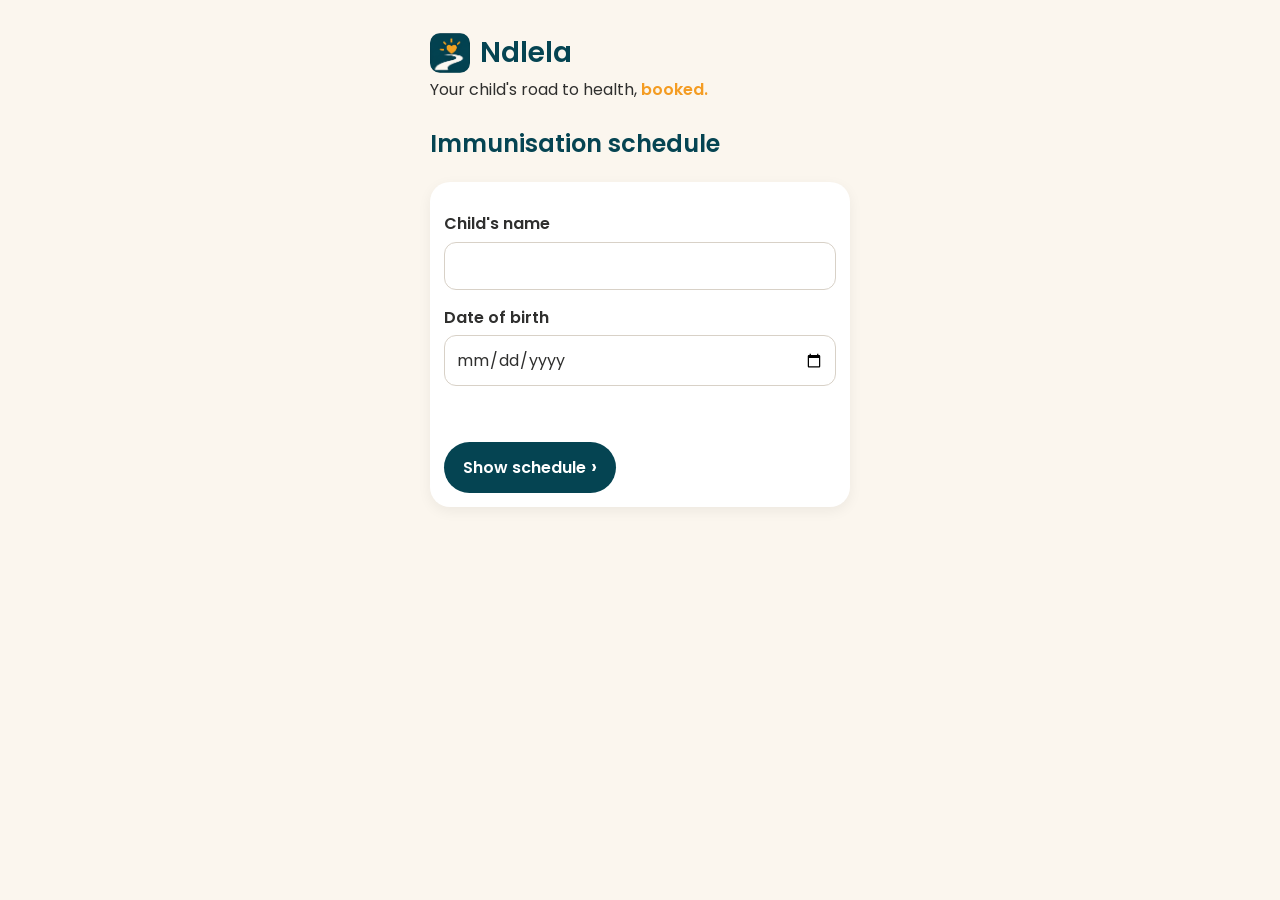
==== index.html @ 9713b0d1 "Style booking choices as chips Co-authored-by: Copilot App <223556219+Copilot@users.noreply.github.c" ====
<!doctype html>
<html lang="en">
<head>
  <meta charset="utf-8">
  <meta name="viewport" content="width=device-width, initial-scale=1">
  <title>NextDose</title>
  <link rel="preconnect" href="https://fonts.googleapis.com">
  <link rel="preconnect" href="https://fonts.gstatic.com" crossorigin>
  <link href="https://fonts.googleapis.com/css2?family=Poppins:wght@400;600&display=swap" rel="stylesheet">
  <style>
    :root {
      --teal: #054452;
      --orange: #F49C22;
      --cream: #FCEFDE;
      --bg: #FBF6EE;
      --text: #2F2F2E;
      --green: #3CA052;
      --amber: #F0AA21;
      --red: #CC3F34;
      --grey: #939598;
      font: 16px/1.5 'Poppins', system-ui, sans-serif;
      font-weight: 400;
      color: var(--text);
      background: var(--bg);
    }
    * { box-sizing: border-box; }
    body { margin: 0; padding: 2rem 16px; }
    main { max-width: 420px; margin: auto; }
    h1, h2, strong { font-weight: 600; }
    h1, h2 { color: var(--teal); }
    h1 { margin-top: 0; }
    header p { margin: .25rem 0 1.5rem; }
    header p span { color: var(--orange); font-weight: 600; }
    .brand { display: flex; align-items: center; gap: .65rem; }
    .brand img { width: 40px; height: 40px; border-radius: 10px; object-fit: cover; }
    .brand h1 { margin: 0; color: var(--teal); font-size: 1.75rem; }
    .card, .row, .next-card { background: white; border-radius: 20px; padding: 14px; box-shadow: 0 4px 14px rgba(0,0,0,.06); }
    .card { max-width: 100%; }
    label { display: block; margin: 1rem 0 .35rem; font-weight: 600; }
    input[type="text"], input[type="date"], select { width: 100%; min-height: 48px; padding: .7rem; border: 1px solid #d8d1c7; border-radius: 12px; background: white; color: var(--text); font: inherit; }
    button { min-height: 48px; border: 0; border-radius: 999px; padding: .7rem 1.2rem; background: var(--teal); color: white; font: inherit; font-weight: 600; cursor: pointer; }
    button::after { content: " ›"; font-size: 1.2em; }
    .error { min-height: 1.5em; color: var(--red); }
    .rows { display: grid; gap: 10px; }
    .row { display: grid; grid-template-columns: 1fr auto; gap: 10px; align-items: center; }
    .row h2 { margin: 0; font-size: 1.1rem; }
    .vaccines { margin: .25rem 0 0; color: var(--text); }
    .status { display: inline-flex; align-items: center; gap: .35rem; margin-top: .5rem; border-radius: 999px; padding: .2rem .65rem; font-size: .82rem; font-weight: 600; }
    .status.done { background: #e7f3e8; color: var(--green); }
    .status.overdue { background: #f9e5e3; color: var(--red); }
    .status.due { background: #fff1d2; color: var(--amber); }
    .status.upcoming { background: #ededee; color: var(--grey); }
    .row-actions { display: flex; align-items: center; gap: .75rem; }
    .row-actions label { display: flex; align-items: center; gap: .35rem; margin: 0; white-space: nowrap; }
    .row-actions button { background: var(--orange); color: white; }
    .next-card { display: flex; align-items: center; justify-content: space-between; gap: 10px; margin-bottom: 10px; }
    .next-card p { margin: .2rem 0 0; }
    .next-headline { color: var(--teal); font-weight: 600; }
    .next-headline.overdue { color: var(--red); }
    .book-now { display: inline-flex; align-items: center; min-height: 44px; color: var(--teal); font-weight: 600; text-decoration: none; white-space: nowrap; }
    .booking-form select { margin-bottom: .3rem; }
    .booking-form .chip-select { height: auto; padding: 0; border: 0; background: transparent; overflow: visible; }
    .booking-form option { display: block; margin: 4px 0; padding: 8px 14px; border-radius: 999px; background: var(--cream); color: var(--text); }
    .booking-form .chip-select option:checked { background: var(--teal); color: white; }
    .confirmation { text-align: center; }
    .confirmation-mark { display: grid; place-items: center; width: 72px; height: 72px; margin: 0 auto 1rem; border-radius: 50%; background: var(--teal); color: white; font-size: 2.5rem; }
    .confirmation h1 { margin-bottom: 1rem; }
    @media (max-width: 520px) { .row { grid-template-columns: 1fr; } .next-card { align-items: flex-start; } }
  </style>
</head>
<body>
  <main>
    <header>
      <div class="brand"><img src="logo.png" alt="Ndlela road-and-heart logo"><h1>Ndlela</h1></div>
      <p>Your child's road to health, <span>booked.</span></p>
    </header>
    <section id="app"></section>
  </main>
  <script>
    // Source: NDoH PHC STG Chapter 13 Immunisation, 13.2, p13.3 (v1.1, 6 Dec 2024)
    const SCHEDULE = [
      { label: 'Birth',     weeks: 0,    vaccines: ['OPV0', 'BCG'] },
      { label: '6 weeks',   weeks: 6,    vaccines: ['OPV1', 'RV1', 'Hexavalent (DTaP-IPV-HB-Hib) 1', 'PCV1'] },
      { label: '10 weeks',  weeks: 10,   vaccines: ['Hexavalent (DTaP-IPV-HB-Hib) 2'] },
      { label: '14 weeks',  weeks: 14,   vaccines: ['RV2', 'Hexavalent (DTaP-IPV-HB-Hib) 3', 'PCV2'] },
      { label: '6 months',  months: 6,   vaccines: ['Measles/Rubella 1'] },
      { label: '9 months',  months: 9,   vaccines: ['PCV3'] },
      { label: '12 months', months: 12,  vaccines: ['Measles/Rubella 2'] },
      { label: '18 months', months: 18,  vaccines: ['Hexavalent (DTaP-IPV-HB-Hib) 4'] },
      { label: '6 years',   months: 72,  vaccines: ['Tdap'] },
      { label: '12 years',  months: 144, vaccines: ['Tdap'] },
    ];

    // Demo data only: fictional clinics in real Cape Town areas. No real clinic is bookable.
    const CLINICS = [
      { name: 'Khayelitsha Demo Clinic', area: 'Khayelitsha' },
      { name: 'Mitchells Plain Demo Clinic', area: 'Mitchells Plain' },
      { name: 'Gugulethu Demo Clinic', area: 'Gugulethu' },
      { name: 'Bellville Demo Clinic', area: 'Bellville' },
    ];
    const TIMES = ['08:00', '09:30', '11:00', '13:30'];
    const KEY = 'immunisationSchedule';
    const app = document.querySelector('#app');
    let saved = JSON.parse(localStorage.getItem(KEY) || '{}');
    const todayISO = () => {
      const d = new Date();
      return `${d.getFullYear()}-${String(d.getMonth() + 1).padStart(2, '0')}-${String(d.getDate()).padStart(2, '0')}`;
    };
    const parseDate = value => {
      const [year, month, day] = value.split('-').map(Number);
      return new Date(year, month - 1, day);
    };
    const addMonths = (date, months) => {
      const result = new Date(date);
      const day = result.getDate();
      result.setDate(1);
      result.setMonth(result.getMonth() + months);
      result.setDate(Math.min(day, new Date(result.getFullYear(), result.getMonth() + 1, 0).getDate()));
      return result;
    };
    const formatDate = date => date.toLocaleDateString('en-GB', { day: 'numeric', month: 'short', year: 'numeric' });
    const persist = () => localStorage.setItem(KEY, JSON.stringify(saved));

    function showStart(message = '') {
      app.innerHTML = `<h1>Immunisation schedule</h1>
        <form class="card" id="start">
          <label for="name">Child's name</label>
          <input id="name" name="name" type="text" value="${(saved.name || '').replace(/[&<>"']/g, c => ({'&':'&amp;','<':'&lt;','>':'&gt;','"':'&quot;',"'":'&#39;'}[c]))}">
          <label for="dob">Date of birth</label>
          <input id="dob" name="dob" type="date" max="${todayISO()}" value="${saved.dob || ''}">
          <p class="error" role="alert">${message}</p>
          <button type="submit">Show schedule</button>
        </form>`;
      app.querySelector('#start').addEventListener('submit', event => {
        event.preventDefault();
        const name = app.querySelector('#name').value.trim();
        const dob = app.querySelector('#dob').value;
        if (!dob || dob > todayISO()) return showStart(!dob ? 'Please enter a date of birth.' : 'Date of birth cannot be in the future.');
        saved = { ...saved, name, dob, done: saved.done || [] };
        persist();
        showSchedule();
      });
    }

    function showSchedule() {
      const birth = parseDate(saved.dob);
      const today = parseDate(todayISO());
      const entries = SCHEDULE.map((item, index) => {
        const due = new Date(birth);
        if (item.weeks !== undefined) due.setDate(due.getDate() + item.weeks * 7);
        else due.setTime(addMonths(birth, item.months).getTime());
        const days = Math.round((due - today) / 86400000);
        const done = Boolean(saved.done && saved.done[index]);
        const booking = saved.bookings && saved.bookings[item.label];
        const status = done ? 'done' : days < 0 ? 'overdue' : days <= 14 ? 'due' : 'upcoming';
        return { item, index, due, status, done, booking };
      });
      const bookIndex = entries.filter(row => !row.done && !row.booking && (row.status === 'overdue' || row.status === 'due'))
        .sort((a, b) => a.due - b.due)[0]?.index;
      app.innerHTML = `<h1>${saved.name ? `${saved.name}'s schedule` : 'Immunisation schedule'}</h1>
        <p>Date of birth: ${formatDate(birth)}</p>
        ${bookIndex === undefined ? '' : `<article class="next-card">
          <div><strong class="next-headline ${entries[bookIndex].status === 'overdue' ? 'overdue' : ''}">${entries[bookIndex].status === 'overdue' ? 'Overdue' : `Next vaccination in ${Math.round((entries[bookIndex].due - today) / 86400000)} days`}</strong>
            <p>${entries[bookIndex].item.label}</p></div>
          <a class="book-now" href="#booking" data-book="${bookIndex}">Book now ›</a>
        </article>`}
        <div class="rows">${entries.map(({ item, index, due, status, done, booking }) => `
          <article class="row">
            <div><h2>${item.label}</h2><p class="vaccines">${item.vaccines.join(', ')}</p>
              <span class="status ${status}">${status === 'done' ? '✓ Done' : status === 'due' ? '⏰ Due soon' : status === 'overdue' ? '! Overdue' : '📅 Upcoming'}</span> <span>Due ${formatDate(due)}</span></div>
            <div class="row-actions"><label><input type="checkbox" data-index="${index}" ${done ? 'checked' : ''}> Done</label>
              ${booking ? `Booked: ${formatDate(parseDate(booking.date))}, ${booking.time}` : index === bookIndex ? `<button type="button" data-book="${index}">Book</button>` : ''}</div>
          </article>`).join('')}</div>
        <p><button id="edit" type="button">Edit details</button></p>`;
      app.querySelectorAll('[data-index]').forEach(box => box.addEventListener('change', () => {
        saved.done = saved.done || [];
        saved.done[box.dataset.index] = box.checked;
        persist();
        showSchedule();
      }));
      app.querySelectorAll('[data-book]').forEach(button => button.addEventListener('click', () => showBooking(Number(button.dataset.book))));
      app.querySelector('#edit').addEventListener('click', () => showStart());
    }

    function showBooking(index) {
      const visit = SCHEDULE[index];
      const weekdays = [];
      const date = new Date();
      while (weekdays.length < 5) {
        date.setDate(date.getDate() + 1);
        if (date.getDay() !== 0 && date.getDay() !== 6) weekdays.push(new Date(date));
      }
      app.innerHTML = `<h1>Book ${visit.label}</h1>
        <p>${visit.vaccines.join(', ')}</p>
        <form class="card booking-form" id="booking">
          <label for="clinic">Demo clinics</label>
          <select id="clinic" required><option value="">Choose a clinic</option>${CLINICS.map(clinic => `<option value="${clinic.name}">${clinic.name} (${clinic.area})</option>`).join('')}</select>
          <label for="date">Date</label>
          <select id="date" class="chip-select" size="6" required><option value="">Choose a weekday</option>${weekdays.map(day => `<option value="${todayISOFor(day)}">${formatDate(day)}</option>`).join('')}</select>
          <label for="time">Time</label>
          <select id="time" class="chip-select" size="5" required><option value="">Choose a time</option>${TIMES.map(time => `<option>${time}</option>`).join('')}</select>
          <p class="error" role="alert"></p>
          <button type="submit">Confirm</button>
        </form>`;
      app.querySelector('#booking').addEventListener('submit', event => {
        event.preventDefault();
        const booking = {
          ref: `NDL-${Math.floor(1000 + Math.random() * 9000)}`,
          clinic: app.querySelector('#clinic').value,
          date: app.querySelector('#date').value,
          time: app.querySelector('#time').value,
          label: visit.label,
        };
        saved.bookings = saved.bookings || {};
        saved.bookings[visit.label] = booking;
        persist();
        showConfirmation(booking);
      });
    }

    const todayISOFor = date => `${date.getFullYear()}-${String(date.getMonth() + 1).padStart(2, '0')}-${String(date.getDate()).padStart(2, '0')}`;

    function showConfirmation(booking) {
      const visit = SCHEDULE.find(item => item.label === booking.label);
      app.innerHTML = `<section class="card confirmation">
        <div class="confirmation-mark" aria-hidden="true">✓</div>
        <h1>You're booked</h1><p><strong>${saved.name || 'Child'}</strong></p>
          <p>${visit.vaccines.join(', ')}</p><p>${booking.clinic}</p>
          <p>${formatDate(parseDate(booking.date))} at ${booking.time}</p>
          <p>Reference: <strong>${booking.ref}</strong></p>
          <button id="back" type="button">Back to schedule</button>
        </section>`;
      app.querySelector('#back').addEventListener('click', showSchedule);
    }

    if (saved.dob && saved.dob <= todayISO()) showSchedule();
    else showStart();
  </script>
</body>
</html>
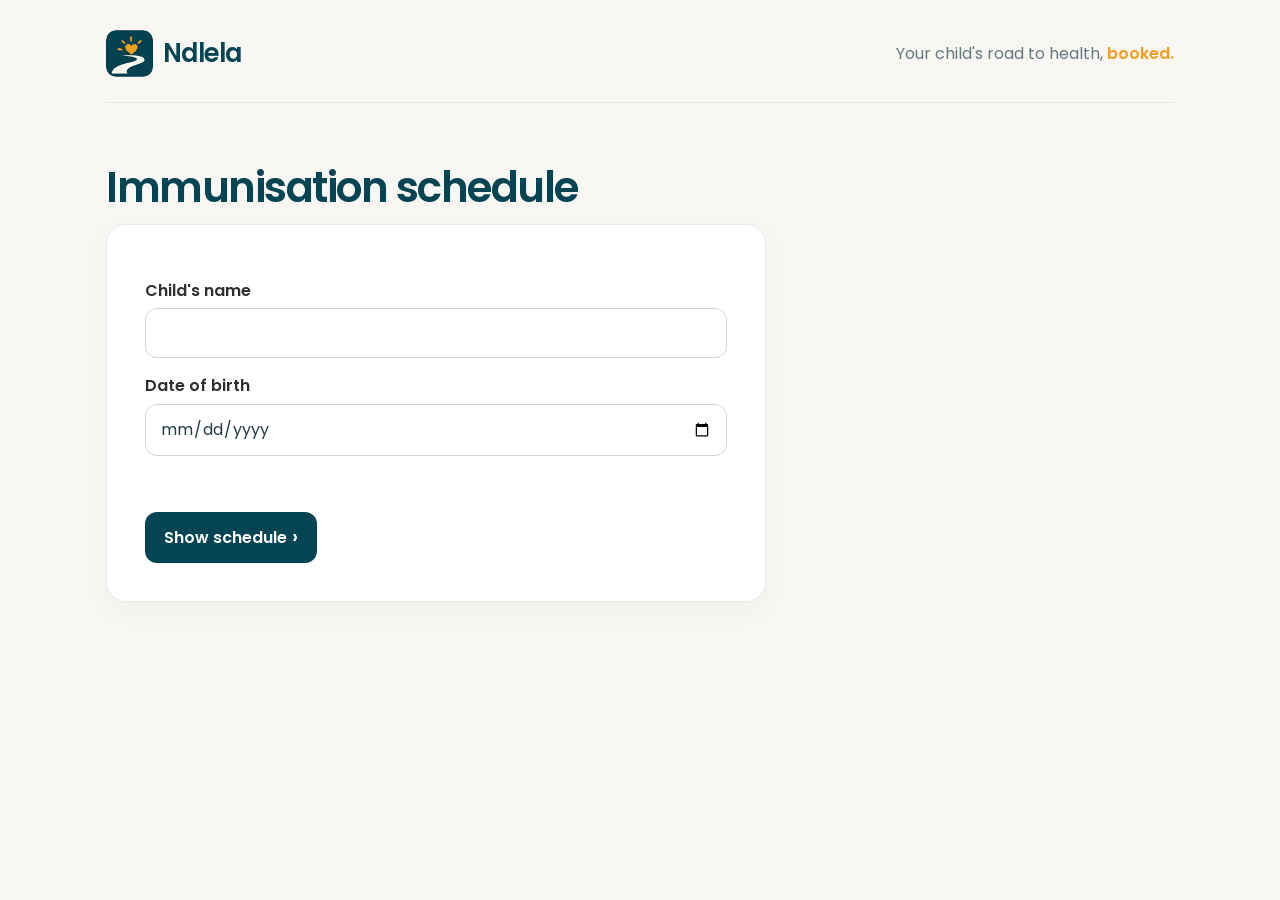
==== commit c065f7fd: "Improve Ndlela navigation, responsive layout and booking clarity" ====
--- a/index.html
+++ b/index.html
@@ -67,6 +67,7 @@
     .confirmation h1 { margin-bottom: 1rem; }
     @media (max-width: 520px) { .row { grid-template-columns: 1fr; } .next-card { align-items: flex-start; } }
   </style>
+  <link rel="stylesheet" href="ndlela-ui.css">
 </head>
 <body>
   <main>
@@ -122,7 +123,7 @@
     const persist = () => localStorage.setItem(KEY, JSON.stringify(saved));
 
     function showStart(message = '') {
-      app.innerHTML = `<h1>Immunisation schedule</h1>
+      app.innerHTML = `<nav class="page-nav">${saved.dob ? '<button type="button" id="back-to-list" class="back-button">← Back to schedule</button>' : ''}</nav><h1>Immunisation schedule</h1>
         <form class="card" id="start">
           <label for="name">Child's name</label>
           <input id="name" name="name" type="text" value="${(saved.name || '').replace(/[&<>"']/g, c => ({'&':'&amp;','<':'&lt;','>':'&gt;','"':'&quot;',"'":'&#39;'}[c]))}">
@@ -131,12 +132,13 @@
           <p class="error" role="alert">${message}</p>
           <button type="submit">Show schedule</button>
         </form>`;
+      app.querySelector('#back-to-list')?.addEventListener('click', showSchedule);
       app.querySelector('#start').addEventListener('submit', event => {
         event.preventDefault();
         const name = app.querySelector('#name').value.trim();
         const dob = app.querySelector('#dob').value;
         if (!dob || dob > todayISO()) return showStart(!dob ? 'Please enter a date of birth.' : 'Date of birth cannot be in the future.');
-        saved = { ...saved, name, dob, done: saved.done || [] };
+        saved = dob === saved.dob ? { ...saved, name, dob } : { name, dob, done: [], bookings: {} };
         persist();
         showSchedule();
       });
@@ -157,14 +159,14 @@
       });
       const bookIndex = entries.filter(row => !row.done && !row.booking && (row.status === 'overdue' || row.status === 'due'))
         .sort((a, b) => a.due - b.due)[0]?.index;
-      app.innerHTML = `<h1>${saved.name ? `${saved.name}'s schedule` : 'Immunisation schedule'}</h1>
+      app.innerHTML = `<nav class="page-nav"><button type="button" id="back-to-details" class="back-button">← Back to child details</button></nav><h1>${saved.name ? `${saved.name}'s schedule` : 'Immunisation schedule'}</h1>
         <p>Date of birth: ${formatDate(birth)}</p>
         ${bookIndex === undefined ? '' : `<article class="next-card">
           <div><strong class="next-headline ${entries[bookIndex].status === 'overdue' ? 'overdue' : ''}">${entries[bookIndex].status === 'overdue' ? 'Overdue' : `Next vaccination in ${Math.round((entries[bookIndex].due - today) / 86400000)} days`}</strong>
             <p>${entries[bookIndex].item.label}</p></div>
           <a class="book-now" href="#booking" data-book="${bookIndex}">Book now ›</a>
         </article>`}
-        <div class="rows">${entries.map(({ item, index, due, status, done, booking }) => `
+        <div class="list-heading"><h2>Vaccination timeline</h2><span>${entries.filter(row => row.done).length} of ${entries.length} completed</span></div><div class="rows">${entries.map(({ item, index, due, status, done, booking }) => `
           <article class="row">
             <div><h2>${item.label}</h2><p class="vaccines">${item.vaccines.join(', ')}</p>
               <span class="status ${status}">${status === 'done' ? '✓ Done' : status === 'due' ? '⏰ Due soon' : status === 'overdue' ? '! Overdue' : '📅 Upcoming'}</span> <span>Due ${formatDate(due)}</span></div>
@@ -172,6 +174,7 @@
               ${booking ? `Booked: ${formatDate(parseDate(booking.date))}, ${booking.time}` : index === bookIndex ? `<button type="button" data-book="${index}">Book</button>` : ''}</div>
           </article>`).join('')}</div>
         <p><button id="edit" type="button">Edit details</button></p>`;
+      app.querySelector('#back-to-details').addEventListener('click', () => showStart());
       app.querySelectorAll('[data-index]').forEach(box => box.addEventListener('change', () => {
         saved.done = saved.done || [];
         saved.done[box.dataset.index] = box.checked;
@@ -190,18 +193,19 @@
         date.setDate(date.getDate() + 1);
         if (date.getDay() !== 0 && date.getDay() !== 6) weekdays.push(new Date(date));
       }
-      app.innerHTML = `<h1>Book ${visit.label}</h1>
+      app.innerHTML = `<nav class="page-nav"><button type="button" id="back-to-schedule" class="back-button">← Back to schedule</button></nav><h1>Book ${visit.label}</h1>
         <p>${visit.vaccines.join(', ')}</p>
         <form class="card booking-form" id="booking">
           <label for="clinic">Demo clinics</label>
           <select id="clinic" required><option value="">Choose a clinic</option>${CLINICS.map(clinic => `<option value="${clinic.name}">${clinic.name} (${clinic.area})</option>`).join('')}</select>
           <label for="date">Date</label>
-          <select id="date" class="chip-select" size="6" required><option value="">Choose a weekday</option>${weekdays.map(day => `<option value="${todayISOFor(day)}">${formatDate(day)}</option>`).join('')}</select>
+          <select id="date" class="chip-select" required><option value="">Choose a weekday</option>${weekdays.map(day => `<option value="${todayISOFor(day)}">${formatDate(day)}</option>`).join('')}</select>
           <label for="time">Time</label>
-          <select id="time" class="chip-select" size="5" required><option value="">Choose a time</option>${TIMES.map(time => `<option>${time}</option>`).join('')}</select>
-          <p class="error" role="alert"></p>
-          <button type="submit">Confirm</button>
+          <select id="time" class="chip-select" required><option value="">Choose a time</option>${TIMES.map(time => `<option>${time}</option>`).join('')}</select>
+          <p class="demo-note">Demo only — no real clinic appointment is reserved.</p><p class="error" role="alert"></p>
+          <button type="submit">Save demo booking</button>
         </form>`;
+      app.querySelector('#back-to-schedule').addEventListener('click', showSchedule);
       app.querySelector('#booking').addEventListener('submit', event => {
         event.preventDefault();
         const booking = {
@@ -224,7 +228,7 @@
       const visit = SCHEDULE.find(item => item.label === booking.label);
       app.innerHTML = `<section class="card confirmation">
         <div class="confirmation-mark" aria-hidden="true">✓</div>
-        <h1>You're booked</h1><p><strong>${saved.name || 'Child'}</strong></p>
+        <h1>Demo booking saved</h1><p class="demo-note">This is a simulated booking, not a real clinic appointment.</p><p><strong>${saved.name || 'Child'}</strong></p>
           <p>${visit.vaccines.join(', ')}</p><p>${booking.clinic}</p>
           <p>${formatDate(parseDate(booking.date))} at ${booking.time}</p>
           <p>Reference: <strong>${booking.ref}</strong></p>
--- a/ndlela-ui.css
+++ b/ndlela-ui.css
@@ -0,0 +1,64 @@
+
+:root{--teal:#054452;--orange:#f49c22;--bg:#f8f7f4;--muted:#667981}
+*{box-sizing:border-box}
+html{scroll-behavior:smooth}
+body{padding:0!important;margin:0!important;background:var(--bg)!important}
+main{max-width:1120px!important;margin:0 auto!important;padding:30px 26px 72px!important}
+header{display:flex;justify-content:space-between;align-items:center;gap:20px;padding:0 0 25px;margin-bottom:38px;border-bottom:1px solid #e2e8e5}
+header p{margin:0!important;color:var(--muted);text-align:right}
+.brand img{width:47px!important;height:47px!important}
+.brand h1{font-size:1.6rem!important}
+h1,h2{letter-spacing:-.035em}
+#app>h1{font-size:clamp(1.85rem,3.3vw,2.7rem);line-height:1.2;margin:10px 0 10px}
+#app>p{color:var(--muted);margin:0 0 26px}
+.row,.next-card,.card{border:1px solid #e6ebe8;box-shadow:0 8px 28px rgba(6,58,67,.045)!important;border-radius:20px!important}
+.card{padding:clamp(20px,4vw,38px)!important;max-width:660px!important}
+.rows{display:grid!important;grid-template-columns:repeat(2,minmax(0,1fr));gap:16px!important}
+.row{padding:22px!important;display:flex!important;flex-direction:column;justify-content:space-between;align-items:stretch!important;gap:20px!important;border-left:4px solid #cadcda;min-height:178px}
+.row:has(.status.due){border-left-color:#eea32e}
+.row:has(.status.overdue){border-left-color:#d45f57}
+.row:has(.status.done){border-left-color:#53a87b}
+.row h2{font-size:1.13rem!important;margin:0 0 6px!important}
+.vaccines{font-size:.91rem;line-height:1.5;color:#49606a!important}
+.status{padding:5px 11px!important;font-size:.79rem!important}
+.row>div:first-child>span:last-child{display:inline-block;margin-left:8px;font-size:.85rem;color:var(--muted)}
+.row-actions{display:flex!important;align-items:center;justify-content:space-between;gap:12px;border-top:1px solid #edf0ee;padding-top:13px}
+.row-actions label{font-size:.9rem!important;color:var(--teal)}
+input[type=checkbox]{height:18px;width:18px;accent-color:var(--teal);cursor:pointer}
+.next-card{background:#054452!important;color:white;padding:26px!important;margin:24px 0 28px!important}
+.next-headline,.next-card p{color:#fff!important}
+.next-card p{opacity:.9}
+.next-headline.overdue{color:#ffcd9b!important}
+.book-now{background:#fff;color:#054452!important;border-radius:12px;padding:12px 22px;text-decoration:none}
+.book-now:hover{background:#fff2dd}
+button{border-radius:12px!important;min-height:46px;transition:background .15s}
+button:hover{filter:brightness(.94)}
+button:focus-visible,input:focus-visible,select:focus-visible,a:focus-visible{outline:3px solid #efad3d;outline-offset:2px}
+.row-actions button{padding:10px 20px}
+.page-nav{display:flex;justify-content:flex-start;margin:0 0 22px}
+.back-button{background:#e8efed!important;color:#054452!important;padding:10px 17px!important;font-size:.86rem}
+.back-button:hover{background:#dbe7e4!important}
+.list-heading{display:flex;align-items:center;justify-content:space-between;gap:12px;margin:28px 0 16px}
+.list-heading h2{margin:0;font-size:1.25rem}
+.list-heading span{color:var(--muted);font-size:.84rem}
+input[type=text],input[type=date],select{min-height:50px!important;border:1px solid #cbd7d6!important;border-radius:12px!important;padding:12px 14px!important;background:white!important;color:#253e46!important}
+.booking-form .chip-select{display:block!important;width:100%!important;height:50px!important;padding:12px 14px!important;overflow:visible!important;border:1px solid #cbd7d6!important;background:white!important}
+.booking-form .chip-select option{display:block!important;padding:4px!important;border-radius:0!important;background:white!important;color:#253e46!important}
+.booking-form{margin-top:18px}
+.booking-form label{margin-top:18px}
+.demo-note{padding:12px 16px;border-radius:12px;background:#fff1d8;color:#875a18;font-size:.87rem;margin:16px 0}
+.confirmation{margin:0 auto}
+.confirmation h1{font-size:1.75rem}
+#edit{background:#e6eeec!important;color:var(--teal)!important}
+@media(max-width:720px){
+  main{padding:18px 16px 60px!important}
+  header{margin-bottom:24px;padding-bottom:18px}
+  header p{display:none}
+  .brand h1{font-size:1.4rem!important}
+  .rows{grid-template-columns:1fr!important;gap:12px!important}
+  .row{min-height:0;padding:18px!important}
+  .next-card{padding:20px!important;gap:12px}
+  .book-now{padding:10px 14px}
+  .list-heading{align-items:flex-start}
+}
+@media(max-width:390px){.next-card{flex-direction:column;align-items:flex-start!important}.book-now{width:100%;text-align:center}}
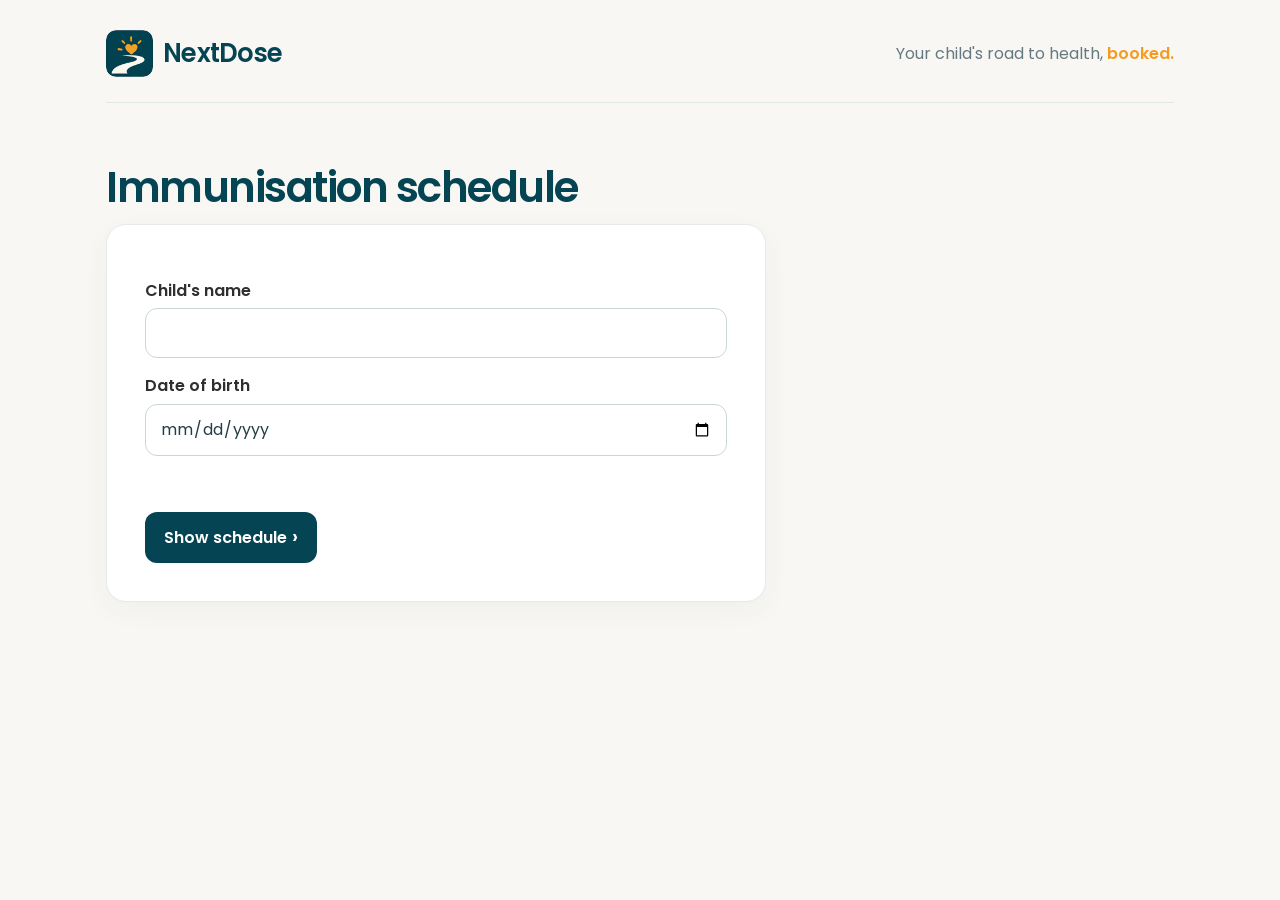
==== commit d570c1a6: "Rename app branding to NextDose" ====
--- a/index.html
+++ b/index.html
@@ -72,7 +72,7 @@
 <body>
   <main>
     <header>
-      <div class="brand"><img src="logo.png" alt="Ndlela road-and-heart logo"><h1>Ndlela</h1></div>
+      <div class="brand"><img src="logo.png" alt="NextDose logo"><h1>NextDose</h1></div>
       <p>Your child's road to health, <span>booked.</span></p>
     </header>
     <section id="app"></section>
@@ -209,7 +209,7 @@
       app.querySelector('#booking').addEventListener('submit', event => {
         event.preventDefault();
         const booking = {
-          ref: `NDL-${Math.floor(1000 + Math.random() * 9000)}`,
+          ref: `NXT-${Math.floor(1000 + Math.random() * 9000)}`,
           clinic: app.querySelector('#clinic').value,
           date: app.querySelector('#date').value,
           time: app.querySelector('#time').value,
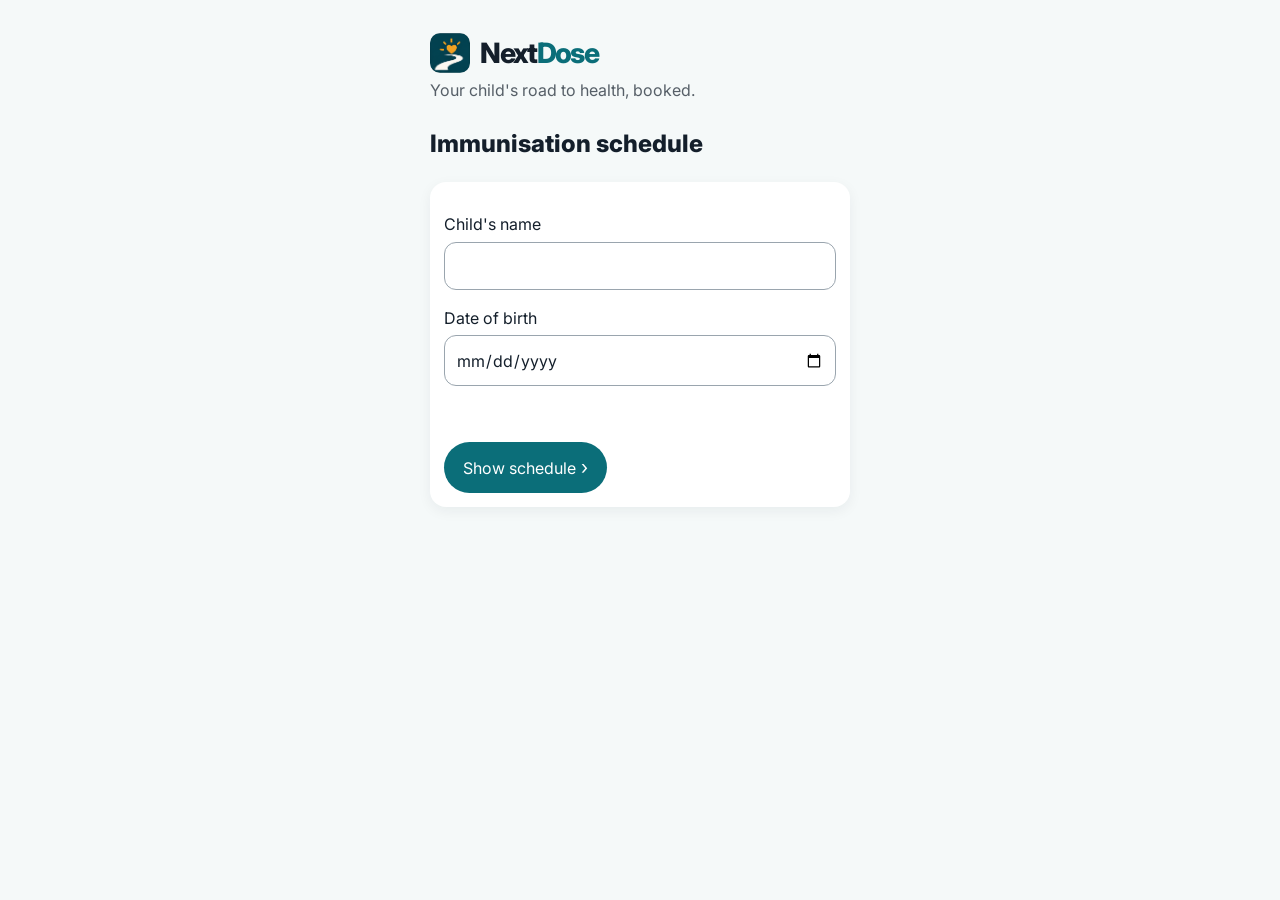
==== commit 6154af6d: "Apply NextDose brand refresh Co-authored-by: Copilot App <223556219+Copilot@users.noreply.github.com" ====
--- a/index.html
+++ b/index.html
@@ -6,74 +6,80 @@
   <title>NextDose</title>
   <link rel="preconnect" href="https://fonts.googleapis.com">
   <link rel="preconnect" href="https://fonts.gstatic.com" crossorigin>
-  <link href="https://fonts.googleapis.com/css2?family=Poppins:wght@400;600&display=swap" rel="stylesheet">
+  <link href="https://fonts.googleapis.com/css2?family=Inter:wght@400;800&display=swap" rel="stylesheet">
   <style>
     :root {
-      --teal: #054452;
-      --orange: #F49C22;
-      --cream: #FCEFDE;
-      --bg: #FBF6EE;
-      --text: #2F2F2E;
-      --green: #3CA052;
-      --amber: #F0AA21;
-      --red: #CC3F34;
-      --grey: #939598;
-      font: 16px/1.5 'Poppins', system-ui, sans-serif;
+      --teal: #0B6E79;
+      --mint: #7FD1C7;
+      --navy: #141F2B;
+      --bg: #F5F9F9;
+      --white: #FFFFFF;
+      --green: #2E9E6B;
+      --amber: #E9A23B;
+      --red: #D64545;
+      --grey: #9AA5AE;
+      font: 16px/1.5 'Inter', system-ui, sans-serif;
       font-weight: 400;
-      color: var(--text);
+      color: var(--navy);
       background: var(--bg);
     }
     * { box-sizing: border-box; }
     body { margin: 0; padding: 2rem 16px; }
     main { max-width: 420px; margin: auto; }
-    h1, h2, strong { font-weight: 600; }
-    h1, h2 { color: var(--teal); }
+    h1, h2, strong { font-weight: 800; }
+    h1, h2 { color: var(--navy); }
     h1 { margin-top: 0; }
-    header p { margin: .25rem 0 1.5rem; }
-    header p span { color: var(--orange); font-weight: 600; }
+    header p { margin: .25rem 0 1.5rem; color: var(--navy); opacity: .7; }
     .brand { display: flex; align-items: center; gap: .65rem; }
     .brand img { width: 40px; height: 40px; border-radius: 10px; object-fit: cover; }
-    .brand h1 { margin: 0; color: var(--teal); font-size: 1.75rem; }
-    .card, .row, .next-card { background: white; border-radius: 20px; padding: 14px; box-shadow: 0 4px 14px rgba(0,0,0,.06); }
+    .brand h1 { margin: 0; color: var(--navy); font-size: 1.75rem; font-weight: 800; letter-spacing: -.06em; }
+    .brand-dose { color: var(--teal); }
+    .card, .row, .next-card { background: var(--white); border-radius: 16px; padding: 14px; box-shadow: 0 4px 14px rgba(20,31,43,.06); }
     .card { max-width: 100%; }
-    label { display: block; margin: 1rem 0 .35rem; font-weight: 600; }
-    input[type="text"], input[type="date"], select { width: 100%; min-height: 48px; padding: .7rem; border: 1px solid #d8d1c7; border-radius: 12px; background: white; color: var(--text); font: inherit; }
-    button { min-height: 48px; border: 0; border-radius: 999px; padding: .7rem 1.2rem; background: var(--teal); color: white; font: inherit; font-weight: 600; cursor: pointer; }
+    label { display: block; margin: 1rem 0 .35rem; }
+    input[type="text"], input[type="date"], select { width: 100%; min-height: 48px; padding: .7rem; border: 1px solid var(--grey); border-radius: 12px; background: var(--white); color: var(--navy); font: inherit; }
+    button { min-height: 48px; border: 0; border-radius: 999px; padding: .7rem 1.2rem; background: var(--teal); color: white; font: inherit; cursor: pointer; }
     button::after { content: " ›"; font-size: 1.2em; }
     .error { min-height: 1.5em; color: var(--red); }
     .rows { display: grid; gap: 10px; }
-    .row { display: grid; grid-template-columns: 1fr auto; gap: 10px; align-items: center; }
+    .rows { position: relative; }
+    .rows::before { content: ""; position: absolute; z-index: 0; left: 18px; top: 24px; bottom: 24px; width: 2px; background: var(--grey); }
+    .row { position: relative; display: grid; grid-template-columns: 1fr auto; gap: 10px; align-items: center; padding-left: 46px; }
+    .row::before { content: ""; position: absolute; z-index: 1; left: 8px; top: 50%; width: 22px; height: 22px; transform: translateY(-50%); border: 3px solid var(--grey); border-radius: 50%; background: var(--white); }
+    .row:has(.status.done)::before { content: "✓"; display: grid; place-items: center; border: 0; background: var(--teal); color: var(--white); font-size: 14px; font-weight: 800; }
+    .row:has([data-book])::before { border: 0; background: var(--mint); }
     .row h2 { margin: 0; font-size: 1.1rem; }
-    .vaccines { margin: .25rem 0 0; color: var(--text); }
-    .status { display: inline-flex; align-items: center; gap: .35rem; margin-top: .5rem; border-radius: 999px; padding: .2rem .65rem; font-size: .82rem; font-weight: 600; }
-    .status.done { background: #e7f3e8; color: var(--green); }
-    .status.overdue { background: #f9e5e3; color: var(--red); }
-    .status.due { background: #fff1d2; color: var(--amber); }
-    .status.upcoming { background: #ededee; color: var(--grey); }
+    .vaccines { margin: .25rem 0 0; color: var(--navy); }
+    .status { display: inline-flex; align-items: center; gap: .35rem; margin-top: .5rem; border-radius: 999px; padding: .2rem .65rem; font-size: .82rem; }
+    .status.done { background: #e5f4ed; color: var(--green); }
+    .status.overdue { background: #fae7e7; color: var(--red); }
+    .status.due { background: #fbf0df; color: var(--amber); }
+    .status.upcoming { background: #edf0f2; color: var(--grey); }
     .row-actions { display: flex; align-items: center; gap: .75rem; }
     .row-actions label { display: flex; align-items: center; gap: .35rem; margin: 0; white-space: nowrap; }
-    .row-actions button { background: var(--orange); color: white; }
+    .row-actions button { background: var(--teal); color: white; }
     .next-card { display: flex; align-items: center; justify-content: space-between; gap: 10px; margin-bottom: 10px; }
+    .next-card-copy { display: flex; align-items: center; gap: 10px; }
     .next-card p { margin: .2rem 0 0; }
-    .next-headline { color: var(--teal); font-weight: 600; }
+    .next-dot { flex: 0 0 16px; width: 16px; height: 16px; border-radius: 50%; background: var(--mint); }
+    .next-headline { color: var(--navy); font-weight: 800; }
     .next-headline.overdue { color: var(--red); }
-    .book-now { display: inline-flex; align-items: center; min-height: 44px; color: var(--teal); font-weight: 600; text-decoration: none; white-space: nowrap; }
+    .book-now { display: inline-flex; align-items: center; min-height: 44px; color: var(--teal); font-weight: 800; text-decoration: none; white-space: nowrap; }
     .booking-form select { margin-bottom: .3rem; }
     .booking-form .chip-select { height: auto; padding: 0; border: 0; background: transparent; overflow: visible; }
-    .booking-form option { display: block; margin: 4px 0; padding: 8px 14px; border-radius: 999px; background: var(--cream); color: var(--text); }
+    .booking-form option { display: block; margin: 4px 0; padding: 8px 14px; border: 1px solid var(--teal); border-radius: 999px; background: var(--white); color: var(--navy); }
     .booking-form .chip-select option:checked { background: var(--teal); color: white; }
     .confirmation { text-align: center; }
     .confirmation-mark { display: grid; place-items: center; width: 72px; height: 72px; margin: 0 auto 1rem; border-radius: 50%; background: var(--teal); color: white; font-size: 2.5rem; }
     .confirmation h1 { margin-bottom: 1rem; }
     @media (max-width: 520px) { .row { grid-template-columns: 1fr; } .next-card { align-items: flex-start; } }
   </style>
-  <link rel="stylesheet" href="ndlela-ui.css">
 </head>
 <body>
   <main>
     <header>
-      <div class="brand"><img src="logo.png" alt="NextDose logo"><h1>NextDose</h1></div>
-      <p>Your child's road to health, <span>booked.</span></p>
+      <div class="brand"><img src="logo.png" alt="NextDose logo"><h1><span>Next</span><span class="brand-dose">Dose</span></h1></div>
+      <p>Your child's road to health, booked.</p>
     </header>
     <section id="app"></section>
   </main>
@@ -123,7 +129,7 @@
     const persist = () => localStorage.setItem(KEY, JSON.stringify(saved));
 
     function showStart(message = '') {
-      app.innerHTML = `<nav class="page-nav">${saved.dob ? '<button type="button" id="back-to-list" class="back-button">← Back to schedule</button>' : ''}</nav><h1>Immunisation schedule</h1>
+      app.innerHTML = `<h1>Immunisation schedule</h1>
         <form class="card" id="start">
           <label for="name">Child's name</label>
           <input id="name" name="name" type="text" value="${(saved.name || '').replace(/[&<>"']/g, c => ({'&':'&amp;','<':'&lt;','>':'&gt;','"':'&quot;',"'":'&#39;'}[c]))}">
@@ -132,13 +138,12 @@
           <p class="error" role="alert">${message}</p>
           <button type="submit">Show schedule</button>
         </form>`;
-      app.querySelector('#back-to-list')?.addEventListener('click', showSchedule);
       app.querySelector('#start').addEventListener('submit', event => {
         event.preventDefault();
         const name = app.querySelector('#name').value.trim();
         const dob = app.querySelector('#dob').value;
         if (!dob || dob > todayISO()) return showStart(!dob ? 'Please enter a date of birth.' : 'Date of birth cannot be in the future.');
-        saved = dob === saved.dob ? { ...saved, name, dob } : { name, dob, done: [], bookings: {} };
+        saved = { ...saved, name, dob, done: saved.done || [] };
         persist();
         showSchedule();
       });
@@ -159,14 +164,15 @@
       });
       const bookIndex = entries.filter(row => !row.done && !row.booking && (row.status === 'overdue' || row.status === 'due'))
         .sort((a, b) => a.due - b.due)[0]?.index;
-      app.innerHTML = `<nav class="page-nav"><button type="button" id="back-to-details" class="back-button">← Back to child details</button></nav><h1>${saved.name ? `${saved.name}'s schedule` : 'Immunisation schedule'}</h1>
+      app.innerHTML = `<h1>${saved.name ? `${saved.name}'s schedule` : 'Immunisation schedule'}</h1>
         <p>Date of birth: ${formatDate(birth)}</p>
         ${bookIndex === undefined ? '' : `<article class="next-card">
-          <div><strong class="next-headline ${entries[bookIndex].status === 'overdue' ? 'overdue' : ''}">${entries[bookIndex].status === 'overdue' ? 'Overdue' : `Next vaccination in ${Math.round((entries[bookIndex].due - today) / 86400000)} days`}</strong>
+          <div class="next-card-copy"><span class="next-dot"></span><div><strong class="next-headline ${entries[bookIndex].status === 'overdue' ? 'overdue' : ''}">${entries[bookIndex].status === 'overdue' ? 'Overdue' : `Next dose in ${Math.round((entries[bookIndex].due - today) / 86400000)} days`}</strong>
             <p>${entries[bookIndex].item.label}</p></div>
+          </div>
           <a class="book-now" href="#booking" data-book="${bookIndex}">Book now ›</a>
         </article>`}
-        <div class="list-heading"><h2>Vaccination timeline</h2><span>${entries.filter(row => row.done).length} of ${entries.length} completed</span></div><div class="rows">${entries.map(({ item, index, due, status, done, booking }) => `
+        <div class="rows">${entries.map(({ item, index, due, status, done, booking }) => `
           <article class="row">
             <div><h2>${item.label}</h2><p class="vaccines">${item.vaccines.join(', ')}</p>
               <span class="status ${status}">${status === 'done' ? '✓ Done' : status === 'due' ? '⏰ Due soon' : status === 'overdue' ? '! Overdue' : '📅 Upcoming'}</span> <span>Due ${formatDate(due)}</span></div>
@@ -174,7 +180,6 @@
               ${booking ? `Booked: ${formatDate(parseDate(booking.date))}, ${booking.time}` : index === bookIndex ? `<button type="button" data-book="${index}">Book</button>` : ''}</div>
           </article>`).join('')}</div>
         <p><button id="edit" type="button">Edit details</button></p>`;
-      app.querySelector('#back-to-details').addEventListener('click', () => showStart());
       app.querySelectorAll('[data-index]').forEach(box => box.addEventListener('change', () => {
         saved.done = saved.done || [];
         saved.done[box.dataset.index] = box.checked;
@@ -193,23 +198,22 @@
         date.setDate(date.getDate() + 1);
         if (date.getDay() !== 0 && date.getDay() !== 6) weekdays.push(new Date(date));
       }
-      app.innerHTML = `<nav class="page-nav"><button type="button" id="back-to-schedule" class="back-button">← Back to schedule</button></nav><h1>Book ${visit.label}</h1>
+      app.innerHTML = `<h1>Book ${visit.label}</h1>
         <p>${visit.vaccines.join(', ')}</p>
         <form class="card booking-form" id="booking">
           <label for="clinic">Demo clinics</label>
           <select id="clinic" required><option value="">Choose a clinic</option>${CLINICS.map(clinic => `<option value="${clinic.name}">${clinic.name} (${clinic.area})</option>`).join('')}</select>
           <label for="date">Date</label>
-          <select id="date" class="chip-select" required><option value="">Choose a weekday</option>${weekdays.map(day => `<option value="${todayISOFor(day)}">${formatDate(day)}</option>`).join('')}</select>
+          <select id="date" class="chip-select" size="6" required><option value="">Choose a weekday</option>${weekdays.map(day => `<option value="${todayISOFor(day)}">${formatDate(day)}</option>`).join('')}</select>
           <label for="time">Time</label>
-          <select id="time" class="chip-select" required><option value="">Choose a time</option>${TIMES.map(time => `<option>${time}</option>`).join('')}</select>
-          <p class="demo-note">Demo only — no real clinic appointment is reserved.</p><p class="error" role="alert"></p>
-          <button type="submit">Save demo booking</button>
+          <select id="time" class="chip-select" size="5" required><option value="">Choose a time</option>${TIMES.map(time => `<option>${time}</option>`).join('')}</select>
+          <p class="error" role="alert"></p>
+          <button type="submit">Confirm</button>
         </form>`;
-      app.querySelector('#back-to-schedule').addEventListener('click', showSchedule);
       app.querySelector('#booking').addEventListener('submit', event => {
         event.preventDefault();
         const booking = {
-          ref: `NXT-${Math.floor(1000 + Math.random() * 9000)}`,
+          ref: `NDL-${Math.floor(1000 + Math.random() * 9000)}`,
           clinic: app.querySelector('#clinic').value,
           date: app.querySelector('#date').value,
           time: app.querySelector('#time').value,
@@ -228,7 +232,7 @@
       const visit = SCHEDULE.find(item => item.label === booking.label);
       app.innerHTML = `<section class="card confirmation">
         <div class="confirmation-mark" aria-hidden="true">✓</div>
-        <h1>Demo booking saved</h1><p class="demo-note">This is a simulated booking, not a real clinic appointment.</p><p><strong>${saved.name || 'Child'}</strong></p>
+        <h1>You're booked</h1><p><strong>${saved.name || 'Child'}</strong></p>
           <p>${visit.vaccines.join(', ')}</p><p>${booking.clinic}</p>
           <p>${formatDate(parseDate(booking.date))} at ${booking.time}</p>
           <p>Reference: <strong>${booking.ref}</strong></p>
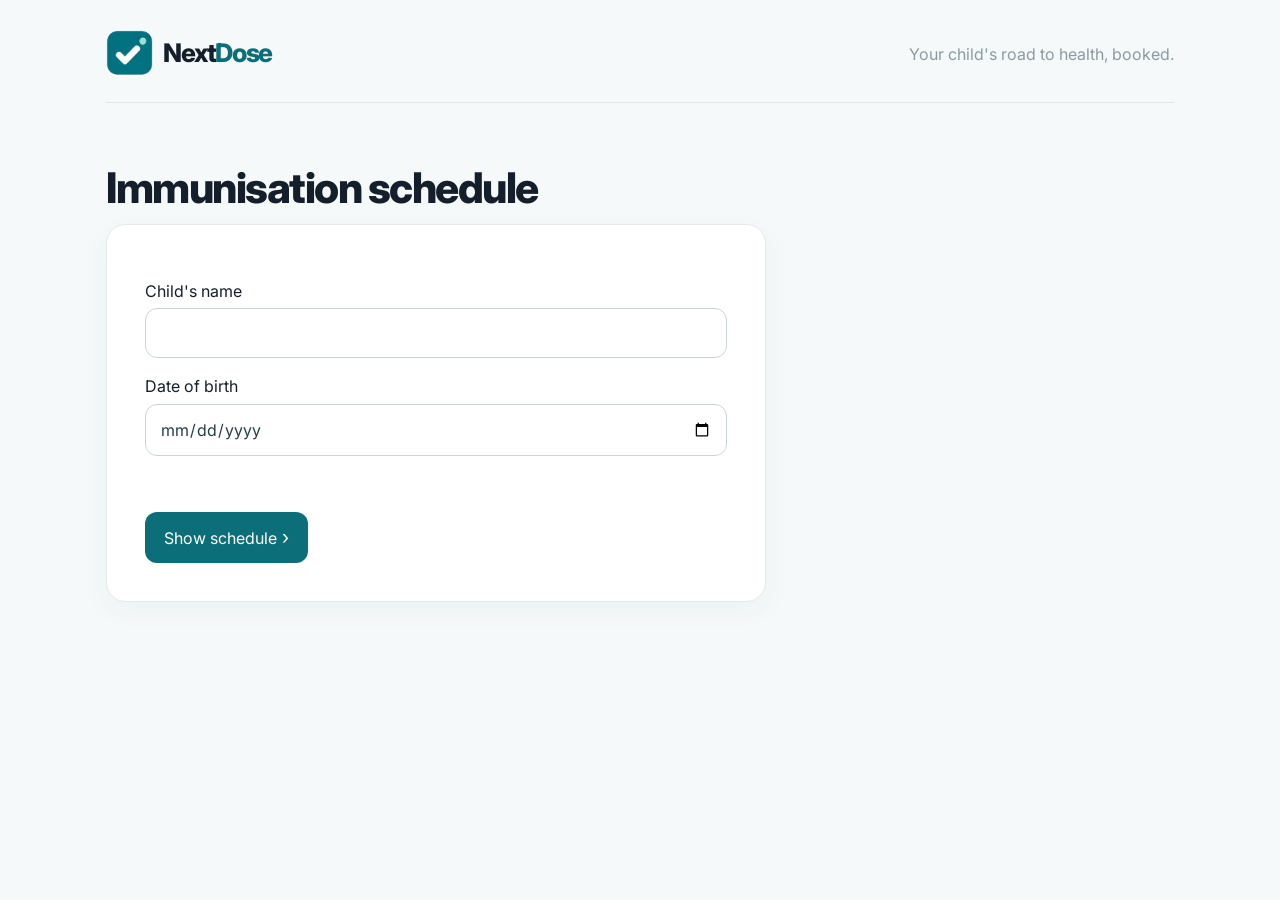
==== commit d9aa30b0: "Sync NextDose README and brand refresh, refresh app logo cache" ====
--- a/index.html
+++ b/index.html
@@ -74,11 +74,14 @@
     .confirmation h1 { margin-bottom: 1rem; }
     @media (max-width: 520px) { .row { grid-template-columns: 1fr; } .next-card { align-items: flex-start; } }
   </style>
+  <link rel="icon" type="image/png" href="logo.png?v=1b907797">
+  <link rel="apple-touch-icon" href="logo.png?v=1b907797">
+  <link rel="stylesheet" href="ndlela-ui.css">
 </head>
 <body>
   <main>
     <header>
-      <div class="brand"><img src="logo.png" alt="NextDose logo"><h1><span>Next</span><span class="brand-dose">Dose</span></h1></div>
+      <div class="brand"><img src="logo.png?v=1b907797" alt="NextDose logo"><h1><span>Next</span><span class="brand-dose">Dose</span></h1></div>
       <p>Your child's road to health, booked.</p>
     </header>
     <section id="app"></section>
@@ -129,7 +132,7 @@
     const persist = () => localStorage.setItem(KEY, JSON.stringify(saved));
 
     function showStart(message = '') {
-      app.innerHTML = `<h1>Immunisation schedule</h1>
+      app.innerHTML = `<nav class="page-nav">${saved.dob ? '<button type="button" id="back-to-list" class="back-button">← Back to schedule</button>' : ''}</nav><h1>Immunisation schedule</h1>
         <form class="card" id="start">
           <label for="name">Child's name</label>
           <input id="name" name="name" type="text" value="${(saved.name || '').replace(/[&<>"']/g, c => ({'&':'&amp;','<':'&lt;','>':'&gt;','"':'&quot;',"'":'&#39;'}[c]))}">
@@ -138,12 +141,13 @@
           <p class="error" role="alert">${message}</p>
           <button type="submit">Show schedule</button>
         </form>`;
+      app.querySelector('#back-to-list')?.addEventListener('click', showSchedule);
       app.querySelector('#start').addEventListener('submit', event => {
         event.preventDefault();
         const name = app.querySelector('#name').value.trim();
         const dob = app.querySelector('#dob').value;
         if (!dob || dob > todayISO()) return showStart(!dob ? 'Please enter a date of birth.' : 'Date of birth cannot be in the future.');
-        saved = { ...saved, name, dob, done: saved.done || [] };
+        saved = dob === saved.dob ? { ...saved, name, dob } : { name, dob, done: [], bookings: {} };
         persist();
         showSchedule();
       });
@@ -164,15 +168,14 @@
       });
       const bookIndex = entries.filter(row => !row.done && !row.booking && (row.status === 'overdue' || row.status === 'due'))
         .sort((a, b) => a.due - b.due)[0]?.index;
-      app.innerHTML = `<h1>${saved.name ? `${saved.name}'s schedule` : 'Immunisation schedule'}</h1>
+      app.innerHTML = `<nav class="page-nav"><button type="button" id="back-to-details" class="back-button">← Back to child details</button></nav><h1>${saved.name ? `${saved.name}'s schedule` : 'Immunisation schedule'}</h1>
         <p>Date of birth: ${formatDate(birth)}</p>
         ${bookIndex === undefined ? '' : `<article class="next-card">
-          <div class="next-card-copy"><span class="next-dot"></span><div><strong class="next-headline ${entries[bookIndex].status === 'overdue' ? 'overdue' : ''}">${entries[bookIndex].status === 'overdue' ? 'Overdue' : `Next dose in ${Math.round((entries[bookIndex].due - today) / 86400000)} days`}</strong>
+          <div><strong class="next-headline ${entries[bookIndex].status === 'overdue' ? 'overdue' : ''}">${entries[bookIndex].status === 'overdue' ? 'Overdue' : `Next vaccination in ${Math.round((entries[bookIndex].due - today) / 86400000)} days`}</strong>
             <p>${entries[bookIndex].item.label}</p></div>
-          </div>
           <a class="book-now" href="#booking" data-book="${bookIndex}">Book now ›</a>
         </article>`}
-        <div class="rows">${entries.map(({ item, index, due, status, done, booking }) => `
+        <div class="list-heading"><h2>Vaccination timeline</h2><span>${entries.filter(row => row.done).length} of ${entries.length} completed</span></div><div class="rows">${entries.map(({ item, index, due, status, done, booking }) => `
           <article class="row">
             <div><h2>${item.label}</h2><p class="vaccines">${item.vaccines.join(', ')}</p>
               <span class="status ${status}">${status === 'done' ? '✓ Done' : status === 'due' ? '⏰ Due soon' : status === 'overdue' ? '! Overdue' : '📅 Upcoming'}</span> <span>Due ${formatDate(due)}</span></div>
@@ -180,6 +183,7 @@
               ${booking ? `Booked: ${formatDate(parseDate(booking.date))}, ${booking.time}` : index === bookIndex ? `<button type="button" data-book="${index}">Book</button>` : ''}</div>
           </article>`).join('')}</div>
         <p><button id="edit" type="button">Edit details</button></p>`;
+      app.querySelector('#back-to-details').addEventListener('click', () => showStart());
       app.querySelectorAll('[data-index]').forEach(box => box.addEventListener('change', () => {
         saved.done = saved.done || [];
         saved.done[box.dataset.index] = box.checked;
@@ -198,22 +202,23 @@
         date.setDate(date.getDate() + 1);
         if (date.getDay() !== 0 && date.getDay() !== 6) weekdays.push(new Date(date));
       }
-      app.innerHTML = `<h1>Book ${visit.label}</h1>
+      app.innerHTML = `<nav class="page-nav"><button type="button" id="back-to-schedule" class="back-button">← Back to schedule</button></nav><h1>Book ${visit.label}</h1>
         <p>${visit.vaccines.join(', ')}</p>
         <form class="card booking-form" id="booking">
           <label for="clinic">Demo clinics</label>
           <select id="clinic" required><option value="">Choose a clinic</option>${CLINICS.map(clinic => `<option value="${clinic.name}">${clinic.name} (${clinic.area})</option>`).join('')}</select>
           <label for="date">Date</label>
-          <select id="date" class="chip-select" size="6" required><option value="">Choose a weekday</option>${weekdays.map(day => `<option value="${todayISOFor(day)}">${formatDate(day)}</option>`).join('')}</select>
+          <select id="date" class="chip-select" required><option value="">Choose a weekday</option>${weekdays.map(day => `<option value="${todayISOFor(day)}">${formatDate(day)}</option>`).join('')}</select>
           <label for="time">Time</label>
-          <select id="time" class="chip-select" size="5" required><option value="">Choose a time</option>${TIMES.map(time => `<option>${time}</option>`).join('')}</select>
-          <p class="error" role="alert"></p>
-          <button type="submit">Confirm</button>
+          <select id="time" class="chip-select" required><option value="">Choose a time</option>${TIMES.map(time => `<option>${time}</option>`).join('')}</select>
+          <p class="demo-note">Demo only — no real clinic appointment is reserved.</p><p class="error" role="alert"></p>
+          <button type="submit">Save demo booking</button>
         </form>`;
+      app.querySelector('#back-to-schedule').addEventListener('click', showSchedule);
       app.querySelector('#booking').addEventListener('submit', event => {
         event.preventDefault();
         const booking = {
-          ref: `NDL-${Math.floor(1000 + Math.random() * 9000)}`,
+          ref: `NXT-${Math.floor(1000 + Math.random() * 9000)}`,
           clinic: app.querySelector('#clinic').value,
           date: app.querySelector('#date').value,
           time: app.querySelector('#time').value,
@@ -232,7 +237,7 @@
       const visit = SCHEDULE.find(item => item.label === booking.label);
       app.innerHTML = `<section class="card confirmation">
         <div class="confirmation-mark" aria-hidden="true">✓</div>
-        <h1>You're booked</h1><p><strong>${saved.name || 'Child'}</strong></p>
+        <h1>Demo booking saved</h1><p class="demo-note">This is a simulated booking, not a real clinic appointment.</p><p><strong>${saved.name || 'Child'}</strong></p>
           <p>${visit.vaccines.join(', ')}</p><p>${booking.clinic}</p>
           <p>${formatDate(parseDate(booking.date))} at ${booking.time}</p>
           <p>Reference: <strong>${booking.ref}</strong></p>
--- a/ndlela-ui.css
+++ b/ndlela-ui.css
@@ -0,0 +1,70 @@
+
+:root{--teal:#0B6E79;--orange:#0B6E79;--bg:#F5F9F9;--muted:#60747d}
+*{box-sizing:border-box}
+html{scroll-behavior:smooth}
+body{padding:0!important;margin:0!important;background:var(--bg)!important}
+main{max-width:1120px!important;margin:0 auto!important;padding:30px 26px 72px!important}
+header{display:flex;justify-content:space-between;align-items:center;gap:20px;padding:0 0 25px;margin-bottom:38px;border-bottom:1px solid #e2e8e5}
+header p{margin:0!important;color:var(--muted);text-align:right}
+.brand img{width:47px!important;height:47px!important}
+.brand h1{font-size:1.6rem!important}
+h1,h2{letter-spacing:-.035em}
+#app>h1{font-size:clamp(1.85rem,3.3vw,2.7rem);line-height:1.2;margin:10px 0 10px}
+#app>p{color:var(--muted);margin:0 0 26px}
+.row,.next-card,.card{border:1px solid #e6ebe8;box-shadow:0 8px 28px rgba(6,58,67,.045)!important;border-radius:20px!important}
+.card{padding:clamp(20px,4vw,38px)!important;max-width:660px!important}
+.rows{display:grid!important;grid-template-columns:repeat(2,minmax(0,1fr));gap:16px!important}
+.row{padding:22px!important;display:flex!important;flex-direction:column;justify-content:space-between;align-items:stretch!important;gap:20px!important;border-left:4px solid #cadcda;min-height:178px}
+.row:has(.status.due){border-left-color:#e9a23b}
+.row:has(.status.overdue){border-left-color:#d45f57}
+.row:has(.status.done){border-left-color:#53a87b}
+.row h2{font-size:1.13rem!important;margin:0 0 6px!important}
+.vaccines{font-size:.91rem;line-height:1.5;color:#49606a!important}
+.status{padding:5px 11px!important;font-size:.79rem!important}
+.row>div:first-child>span:last-child{display:inline-block;margin-left:8px;font-size:.85rem;color:var(--muted)}
+.row-actions{display:flex!important;align-items:center;justify-content:space-between;gap:12px;border-top:1px solid #edf0ee;padding-top:13px}
+.row-actions label{font-size:.9rem!important;color:var(--teal)}
+input[type=checkbox]{height:18px;width:18px;accent-color:var(--teal);cursor:pointer}
+.next-card{background:#0B6E79!important;color:white;padding:26px!important;margin:24px 0 28px!important}
+.next-headline,.next-card p{color:#fff!important}
+.next-card p{opacity:.9}
+.next-headline.overdue{color:#ffcd9b!important}
+.book-now{background:#fff;color:#0B6E79!important;border-radius:12px;padding:12px 22px;text-decoration:none}
+.book-now:hover{background:#fff2dd}
+button{border-radius:12px!important;min-height:46px;transition:background .15s}
+button:hover{filter:brightness(.94)}
+button:focus-visible,input:focus-visible,select:focus-visible,a:focus-visible{outline:3px solid #efad3d;outline-offset:2px}
+.row-actions button{padding:10px 20px}
+.page-nav{display:flex;justify-content:flex-start;margin:0 0 22px}
+.back-button{background:#e8efed!important;color:#0B6E79!important;padding:10px 17px!important;font-size:.86rem}
+.back-button:hover{background:#dbe7e4!important}
+.list-heading{display:flex;align-items:center;justify-content:space-between;gap:12px;margin:28px 0 16px}
+.list-heading h2{margin:0;font-size:1.25rem}
+.list-heading span{color:var(--muted);font-size:.84rem}
+input[type=text],input[type=date],select{min-height:50px!important;border:1px solid #cbd7d6!important;border-radius:12px!important;padding:12px 14px!important;background:white!important;color:#253e46!important}
+.booking-form .chip-select{display:block!important;width:100%!important;height:50px!important;padding:12px 14px!important;overflow:visible!important;border:1px solid #cbd7d6!important;background:white!important}
+.booking-form .chip-select option{display:block!important;padding:4px!important;border-radius:0!important;background:white!important;color:#253e46!important}
+.booking-form{margin-top:18px}
+.booking-form label{margin-top:18px}
+.demo-note{padding:12px 16px;border-radius:12px;background:#fff1d8;color:#875a18;font-size:.87rem;margin:16px 0}
+.confirmation{margin:0 auto}
+.confirmation h1{font-size:1.75rem}
+#edit{background:#e6eeec!important;color:var(--teal)!important}
+@media(max-width:720px){
+  main{padding:18px 16px 60px!important}
+  header{margin-bottom:24px;padding-bottom:18px}
+  header p{display:none}
+  .brand h1{font-size:1.4rem!important}
+  .rows{grid-template-columns:1fr!important;gap:12px!important}
+  .row{min-height:0;padding:18px!important}
+  .next-card{padding:20px!important;gap:12px}
+  .book-now{padding:10px 14px}
+  .list-heading{align-items:flex-start}
+}
+@media(max-width:390px){.next-card{flex-direction:column;align-items:flex-start!important}.book-now{width:100%;text-align:center}}
+
+/* Brand refresh: keep the new NextDose wordmark and navigation legible. */
+.brand-dose{color:#0B6E79!important}
+.brand h1{color:#141F2B!important;font-weight:800!important;letter-spacing:-.05em}
+.brand img{object-fit:contain;background:#fff}
+header p{color:#60747d!important}
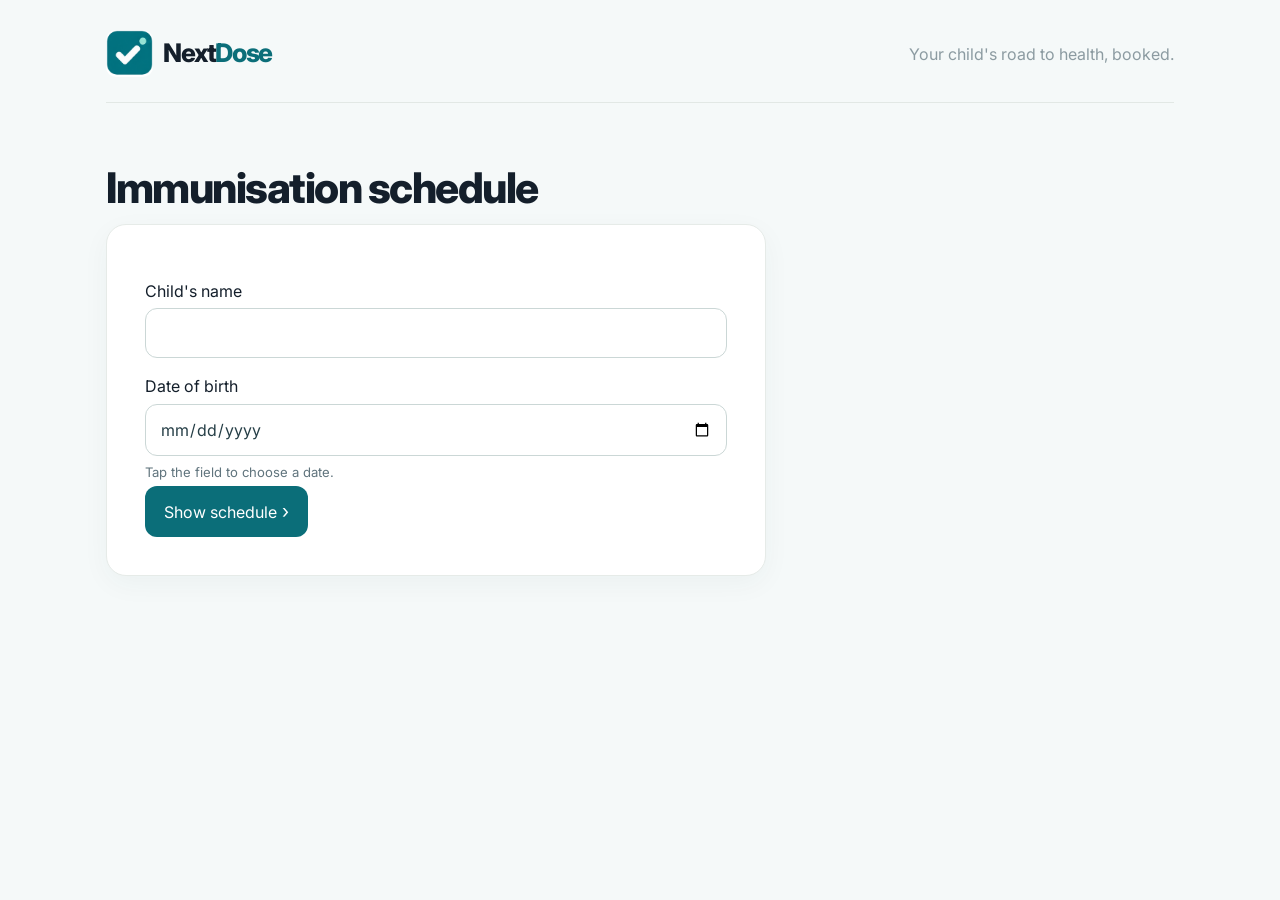
==== commit 5ec34359: "Fix iPhone date-of-birth field overflow and form spacing" ====
--- a/index.html
+++ b/index.html
@@ -137,10 +137,12 @@
           <label for="name">Child's name</label>
           <input id="name" name="name" type="text" value="${(saved.name || '').replace(/[&<>"']/g, c => ({'&':'&amp;','<':'&lt;','>':'&gt;','"':'&quot;',"'":'&#39;'}[c]))}">
           <label for="dob">Date of birth</label>
-          <input id="dob" name="dob" type="date" max="${todayISO()}" value="${saved.dob || ''}">
+          <div class="dob-field"><input id="dob" name="dob" type="date" aria-describedby="dob-help" max="${todayISO()}" value="${saved.dob || ''}"></div>
+          <p class="dob-help" id="dob-help">Tap the field to choose a date.</p>
           <p class="error" role="alert">${message}</p>
           <button type="submit">Show schedule</button>
         </form>`;
+      window.scrollTo(0, 0);
       app.querySelector('#back-to-list')?.addEventListener('click', showSchedule);
       app.querySelector('#start').addEventListener('submit', event => {
         event.preventDefault();
@@ -153,7 +155,7 @@
       });
     }
 
-    function showSchedule() {
+    function showSchedule(scrollToTop = true) {
       const birth = parseDate(saved.dob);
       const today = parseDate(todayISO());
       const entries = SCHEDULE.map((item, index) => {
@@ -183,14 +185,15 @@
               ${booking ? `Booked: ${formatDate(parseDate(booking.date))}, ${booking.time}` : index === bookIndex ? `<button type="button" data-book="${index}">Book</button>` : ''}</div>
           </article>`).join('')}</div>
         <p><button id="edit" type="button">Edit details</button></p>`;
+      if (scrollToTop) window.scrollTo(0, 0);
       app.querySelector('#back-to-details').addEventListener('click', () => showStart());
       app.querySelectorAll('[data-index]').forEach(box => box.addEventListener('change', () => {
         saved.done = saved.done || [];
         saved.done[box.dataset.index] = box.checked;
         persist();
-        showSchedule();
+        showSchedule(false);
       }));
-      app.querySelectorAll('[data-book]').forEach(button => button.addEventListener('click', () => showBooking(Number(button.dataset.book))));
+      app.querySelectorAll('[data-book]').forEach(button => button.addEventListener('click', event => { event.preventDefault(); showBooking(Number(button.dataset.book)); }));
       app.querySelector('#edit').addEventListener('click', () => showStart());
     }
 
@@ -214,6 +217,7 @@
           <p class="demo-note">Demo only — no real clinic appointment is reserved.</p><p class="error" role="alert"></p>
           <button type="submit">Save demo booking</button>
         </form>`;
+      window.scrollTo(0, 0);
       app.querySelector('#back-to-schedule').addEventListener('click', showSchedule);
       app.querySelector('#booking').addEventListener('submit', event => {
         event.preventDefault();
@@ -243,6 +247,7 @@
           <p>Reference: <strong>${booking.ref}</strong></p>
           <button id="back" type="button">Back to schedule</button>
         </section>`;
+      window.scrollTo(0, 0);
       app.querySelector('#back').addEventListener('click', showSchedule);
     }
 
--- a/ndlela-ui.css
+++ b/ndlela-ui.css
@@ -68,3 +68,228 @@
 .brand h1{color:#141F2B!important;font-weight:800!important;letter-spacing:-.05em}
 .brand img{object-fit:contain;background:#fff}
 header p{color:#60747d!important}
+
+
+/* Mobile-first overrides: stop the desktop timeline and form controls
+   from crowding narrow screens. Keep desktop appearance untouched. */
+@media (max-width:720px) {
+  html { -webkit-text-size-adjust:100%; }
+  body { width:100%; min-width:0; overflow-x:clip; }
+  main {
+    width:100%!important;
+    max-width:100%!important;
+    padding:18px 16px max(48px, env(safe-area-inset-bottom))!important;
+  }
+  #app, #app > *, .card, .row, .next-card { min-width:0; max-width:100%; }
+  header {
+    display:flex!important;
+    flex-direction:column;
+    align-items:flex-start!important;
+    justify-content:flex-start;
+    gap:6px!important;
+    margin:0 0 24px!important;
+    padding:0 0 18px!important;
+  }
+  .brand { gap:10px!important; min-width:0; }
+  .brand img { width:44px!important; height:44px!important; flex:0 0 44px; }
+  .brand h1 { font-size:1.5rem!important; margin:0; line-height:1.2; }
+  header p {
+    display:block!important; text-align:left!important; margin:0!important;
+    font-size:.78rem; line-height:1.4; opacity:1;
+  }
+  .page-nav { margin:0 0 18px!important; }
+  .page-nav:empty { display:none!important; }
+  .back-button {
+    display:inline-flex; align-items:center; justify-content:center;
+    min-height:44px!important; max-width:100%;
+    white-space:normal; text-align:left;
+  }
+  .back-button::after, #back::after { content:none!important; }
+  #app > h1 {
+    font-size:clamp(1.65rem,6vw,2.1rem)!important;
+    line-height:1.2; margin:0 0 12px!important;
+    overflow-wrap:anywhere;
+  }
+  #app > p { margin:0 0 18px!important; font-size:.91rem; }
+  .card { width:100%; padding:22px 18px!important; border-radius:18px!important; }
+  label { margin-top:16px; }
+  input[type=text], input[type=date], select {
+    display:block; box-sizing:border-box;
+    width:100%!important; min-width:0!important; max-width:100%!important;
+    height:52px; min-height:52px!important;
+    font-size:16px!important; line-height:1.3;
+    padding:12px 14px!important;
+  }
+  .booking-form .chip-select {
+    height:52px!important; min-height:52px!important;
+    width:100%!important; max-width:100%!important;
+    padding:12px 14px!important;
+    font-size:16px!important;
+  }
+  form.card button[type=submit] {
+    width:100%; min-height:52px; margin-top:8px;
+    font-size:.96rem;
+  }
+  .rows {
+    width:100%; display:grid!important;
+    grid-template-columns:minmax(0,1fr)!important;
+    gap:12px!important; position:static;
+  }
+  /* The older mockup added a vertical track and circular markers, which
+     collide with the bordered cards on mobile. */
+  .rows::before, .row::before {
+    display:none!important; content:none!important;
+  }
+  .row {
+    position:relative; width:100%;
+    display:flex!important; flex-direction:column!important;
+    align-items:stretch!important; justify-content:space-between;
+    padding:18px!important;
+    gap:14px!important; min-height:0!important;
+    grid-template-columns:none!important;
+    border-left-width:4px; border-radius:16px!important;
+  }
+  .row h2 { font-size:1.1rem!important; line-height:1.35; }
+  .vaccines {
+    font-size:.9rem!important; line-height:1.6;
+    overflow-wrap:anywhere; word-break:normal;
+  }
+  .status {
+    margin-top:12px!important; line-height:1.4;
+    padding:5px 10px!important;
+  }
+  .row > div:first-child > span:last-child {
+    display:block!important; margin:8px 0 0!important;
+    font-size:.81rem; line-height:1.5;
+  }
+  .row-actions {
+    width:100%; display:flex!important;
+    align-items:center!important; justify-content:space-between!important;
+    flex-wrap:wrap; column-gap:12px; row-gap:12px;
+    padding-top:14px!important;
+    font-size:.84rem; line-height:1.5;
+    overflow-wrap:anywhere;
+  }
+  .row-actions label {
+    display:inline-flex!important; align-items:center;
+    gap:9px!important; margin:0;
+    min-height:44px; cursor:pointer;
+  }
+  .row-actions input[type=checkbox] {
+    width:20px!important; height:20px!important;
+    flex:0 0 20px; margin:0;
+  }
+  .row-actions button { min-height:44px!important; padding:10px 19px!important; }
+  .list-heading {
+    display:flex!important; flex-direction:column!important;
+    align-items:flex-start!important; justify-content:flex-start;
+    gap:2px!important; margin:23px 0 13px!important;
+  }
+  .list-heading h2 { font-size:1.14rem!important; }
+  .list-heading span { font-size:.82rem; }
+  .next-card {
+    display:flex!important; flex-direction:column!important;
+    align-items:stretch!important; justify-content:flex-start!important;
+    gap:18px!important;
+    padding:20px!important; margin:19px 0 22px!important;
+    border-radius:18px!important;
+  }
+  .next-card > div { min-width:0; }
+  .next-headline { font-size:1.03rem!important; line-height:1.45; }
+  .next-card p { margin:5px 0 0!important; font-size:.93rem; }
+  .book-now {
+    display:flex!important; align-items:center; justify-content:center;
+    width:100%!important; max-width:100%!important; min-height:50px;
+    margin:0; padding:12px 16px!important; text-align:center;
+    white-space:normal!important; font-size:.93rem;
+  }
+  #edit { width:100%; min-height:48px; }
+  .booking-form { margin-top:16px; }
+  .booking-form label { margin:16px 0 7px; }
+  .demo-note { font-size:.82rem; line-height:1.55; }
+  .confirmation {
+    width:100%; padding:28px 18px!important;
+    overflow-wrap:anywhere;
+  }
+  .confirmation h1 { font-size:1.55rem!important; }
+  .confirmation p { overflow-wrap:anywhere; }
+  .confirmation #back { width:100%; min-height:50px; margin-top:12px; }
+}
+@media(max-width:370px) {
+  main { padding-left:12px!important; padding-right:12px!important; }
+  .card, .row, .next-card { padding:16px!important; }
+  .brand h1 { font-size:1.35rem!important; }
+  #app > h1 { font-size:1.6rem!important; }
+  .row-actions { align-items:stretch!important; }
+  .row-actions button { margin-left:auto; }
+}
+
+
+/* iPhone WebKit date control: keep the native picker inside its form column.
+   Prevent its intrinsic width/height from overflowing the input card. */
+.dob-field {
+  display:block;
+  width:100%;
+  min-width:0;
+  max-width:100%;
+}
+.dob-help {
+  color:#60747d;
+  font-size:.82rem;
+  line-height:1.45;
+  margin:7px 0 4px;
+}
+#start .error:empty {
+  display:none!important;
+  min-height:0!important;
+  margin:0!important;
+  padding:0!important;
+}
+@media(max-width:720px) {
+  #start {
+    display:block!important;
+    min-width:0!important;
+    max-width:100%!important;
+    width:100%!important;
+    overflow:visible;
+  }
+  #start .dob-field {
+    width:100%!important;
+    max-width:100%!important;
+    min-width:0!important;
+    height:52px!important;
+    max-height:52px!important;
+    overflow:hidden!important;
+    border-radius:12px;
+    box-sizing:border-box!important;
+    position:relative;
+  }
+  #start input#dob {
+    -webkit-appearance:none!important;
+    appearance:none!important;
+    display:block!important;
+    box-sizing:border-box!important;
+    position:relative!important;
+    width:100%!important;
+    min-width:0!important;
+    max-width:100%!important;
+    height:52px!important;
+    min-height:52px!important;
+    max-height:52px!important;
+    padding:0 14px!important;
+    margin:0!important;
+    line-height:normal!important;
+    font-size:16px!important;
+    border:1px solid #cbd7d6!important;
+    border-radius:12px!important;
+    color:#253e46!important;
+    background:#fff!important;
+  }
+  #start input#dob::-webkit-date-and-time-value {
+    min-height:1em;
+    text-align:left;
+  }
+  #start input#dob::-webkit-calendar-picker-indicator { opacity:.8; }
+  #start .dob-help { margin:8px 0 10px!important; }
+  #start button[type=submit] { margin-top:18px!important; }
+}
